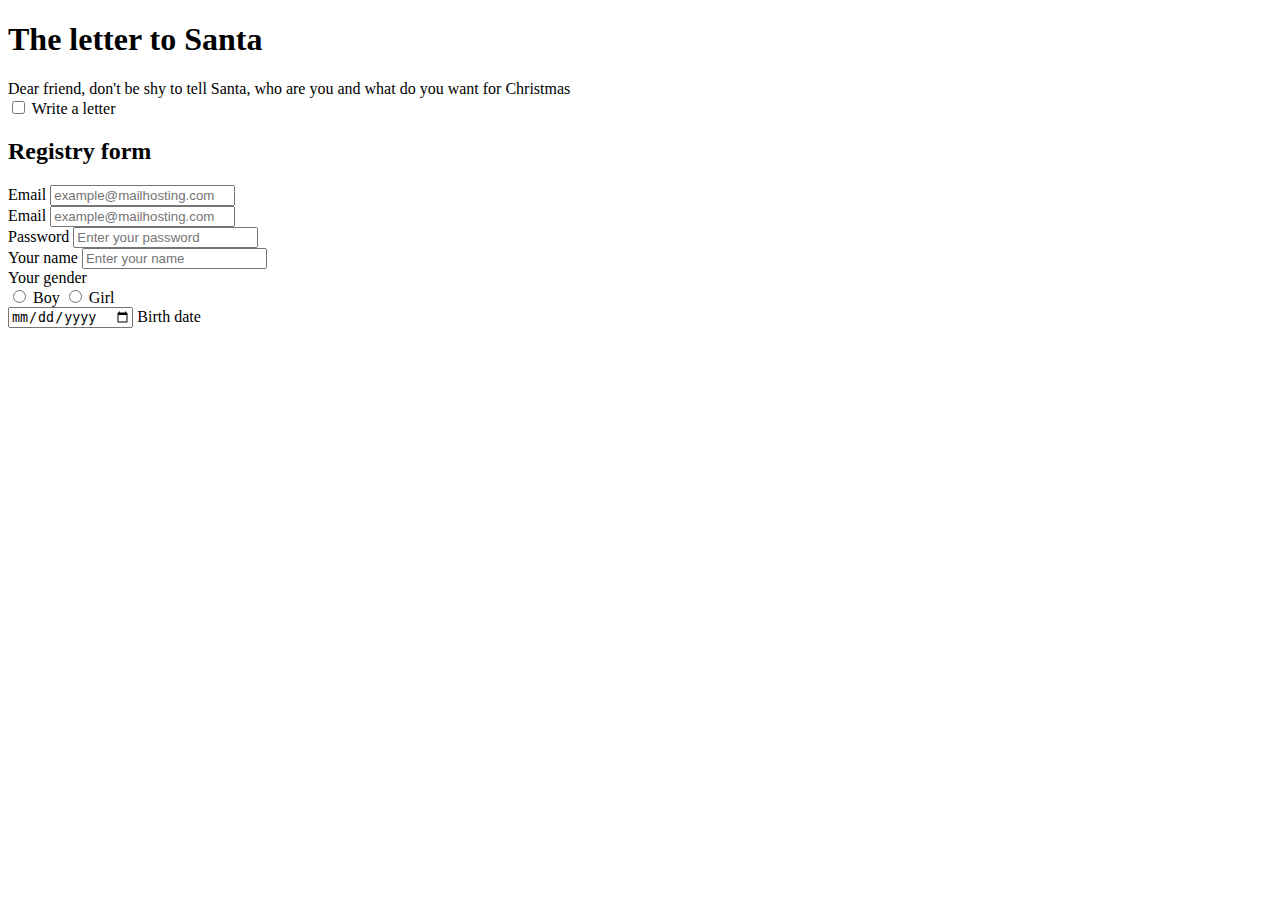
==== index.html @ 9ce60cdf "### Релиз 0. files and form" ====
<!DOCTYPE html>
<html lang="en">
<head>
    <link rel="stylesheet" href="style.css">
    <meta charset="UTF-8">
    <meta name="viewport" content="width=device-width, initial-scale=1.0">
    <title>The letter to Santa</title>
</head>
<body>
    <h1 id="index-page">The letter to Santa</h1>
    <div>Dear friend, don't be shy to tell Santa, who are you and what do you want for Christmas</div>
    <input type="checkbox" id="openFormCheckbox" class="openFormCheckbox">
    <label for="openFormCheckbox" class="openFormButton">Write a letter</label>
    <div class="form-popup">
        <form action="" method="get" id="contact-form">
            <h2>Registry form</h2>
            <div>
                <label for="email_">Email
                    <input id="login_" type="email" placeholder="example@mailhosting.com" required>
                </label>
            </div>
            <div>
                <label for="email_">Email
                    <input id="login_" type="email" placeholder="example@mailhosting.com" required>
                </label>
            </div>
            <div>
                <label for="password_">Password
                    <input id="password_" type="password" placeholder="Enter your password" required>
                </label>
            </div>
            <div>
                <label for="name_">Your name
                    <input id="name_" type="text" placeholder="Enter your name" required>
                </label>
            </div>
            <div>
                Your gender
                <div>
                    <input id="gender_" type="radio" name="gender" value="male">
                    <label for="gender_">Boy</label>
                    <input id="gender_" type="radio" name="gender" value="female">
                    <label for="gender_">Girl</label>
                </div>
            </div>
            <div>
                <input type="date" name="birth-date" id="birth-date" min="1988.06.04">
                <label for="birth-date">Birth date</label>
            </div>
        </form>    
    </div>

</body>
</html>
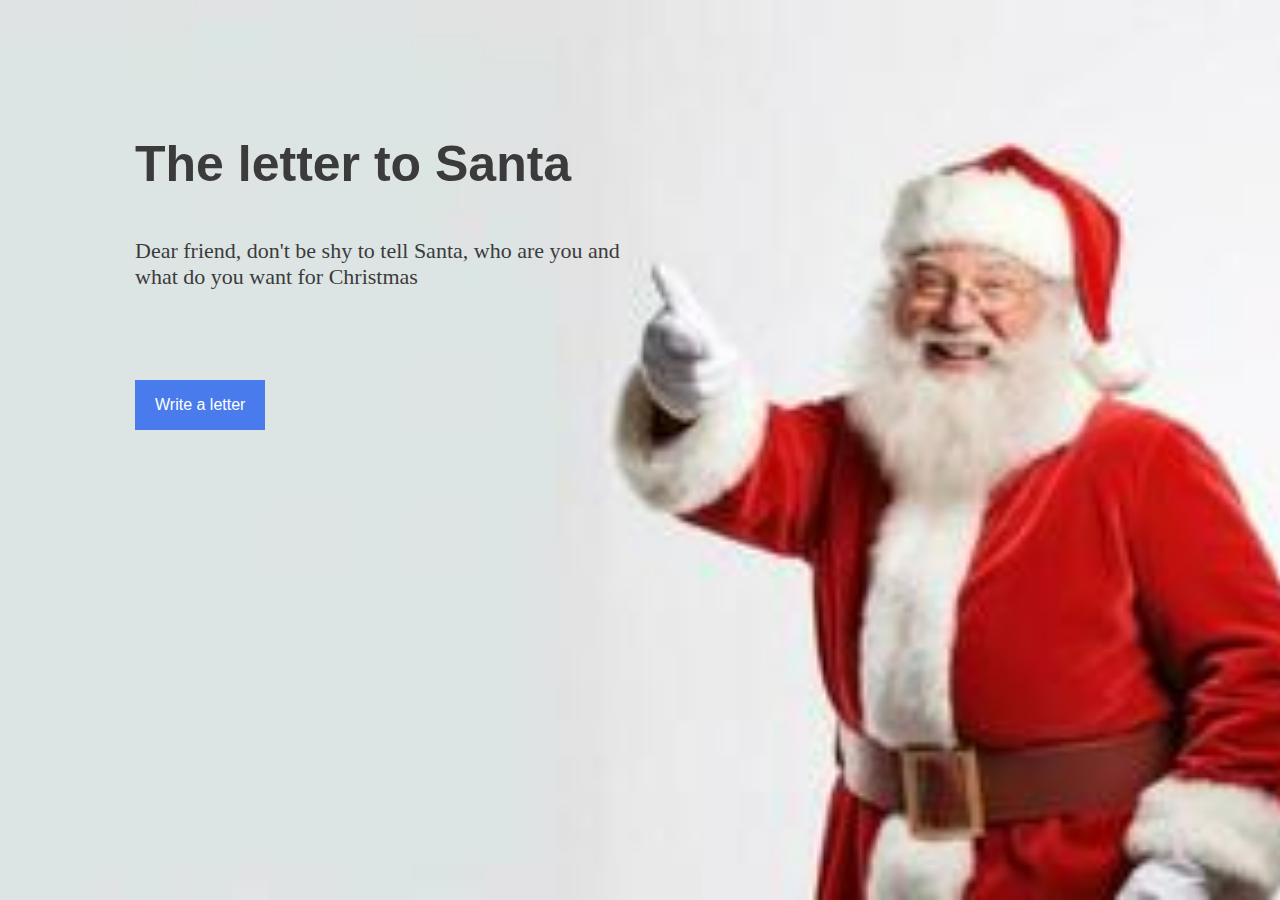
==== commit 8857a392: "### Релиз 1. Страницы с картинками и форма" ====
--- a/index.html
+++ b/index.html
@@ -7,48 +7,54 @@
     <title>The letter to Santa</title>
 </head>
 <body>
-    <h1 id="index-page">The letter to Santa</h1>
-    <div>Dear friend, don't be shy to tell Santa, who are you and what do you want for Christmas</div>
-    <input type="checkbox" id="openFormCheckbox" class="openFormCheckbox">
-    <label for="openFormCheckbox" class="openFormButton">Write a letter</label>
-    <div class="form-popup">
-        <form action="" method="get" id="contact-form">
-            <h2>Registry form</h2>
-            <div>
-                <label for="email_">Email
-                    <input id="login_" type="email" placeholder="example@mailhosting.com" required>
-                </label>
-            </div>
-            <div>
-                <label for="email_">Email
-                    <input id="login_" type="email" placeholder="example@mailhosting.com" required>
-                </label>
-            </div>
-            <div>
-                <label for="password_">Password
-                    <input id="password_" type="password" placeholder="Enter your password" required>
-                </label>
-            </div>
-            <div>
-                <label for="name_">Your name
-                    <input id="name_" type="text" placeholder="Enter your name" required>
-                </label>
-            </div>
-            <div>
-                Your gender
-                <div>
-                    <input id="gender_" type="radio" name="gender" value="male">
-                    <label for="gender_">Boy</label>
-                    <input id="gender_" type="radio" name="gender" value="female">
-                    <label for="gender_">Girl</label>
+    <main>
+        <div>
+            <h1 class="index-page">The letter to Santa</h1>
+        </div>
+        <div class="index-page">
+            Dear friend, don't be shy to tell Santa, who are you and what do you want for Christmas
+        </div>
+        <input type="checkbox" id="openFormCheckbox" class="openFormCheckbox">
+        <label for="openFormCheckbox" class="openFormButton">Write a letter</label>
+        <div class="form-popup">
+            <form action="greetings.html" class="form-container" method="get" id="contact-form">
+                <h2 class="form-header">Registry form</h2>
+                <div class="form-field-caption">
+                    <label for="email_">Email
+                        <input id="login_" type="email" placeholder="example@mailhosting.com" required>
+                    </label>
                 </div>
-            </div>
-            <div>
-                <input type="date" name="birth-date" id="birth-date" min="1988.06.04">
-                <label for="birth-date">Birth date</label>
-            </div>
-        </form>    
-    </div>
-
+                <div class="form-field-caption">
+                    <label for="email_">Email
+                        <input id="login_" type="email" placeholder="example@mailhosting.com" required>
+                    </label>
+                </div>
+                <div class="form-field-caption">
+                    <label for="password_">Password
+                        <input id="password_" type="password" placeholder="Enter your password" required>
+                    </label>
+                </div>
+                <div class="form-field-caption">
+                    <label for="name_">Your name
+                        <input id="name_" type="text" placeholder="Enter your name" required>
+                    </label>
+                </div>
+                <div class="form-field-caption">
+                    Your gender
+                    <div>
+                        <input id="gender_" type="radio" name="gender" value="male">
+                        <label for="gender_">Boy</label>
+                        <input id="gender_" type="radio" name="gender" value="female">
+                        <label for="gender_">Girl</label>
+                    </div>
+                </div>
+                <div class="form-field-caption">
+                    <label for="birth-date">Birth date</label>
+                    <input type="date" name="birth-date" id="birth-date" min="1988.06.04">
+                </div>
+                <button type="submit" class="btn">Register</button>
+            </form>    
+        </div>
+    </main>
 </body>
 </html>--- a/style.css
+++ b/style.css
@@ -0,0 +1,78 @@
+*{
+    font-family: 'Lucida Sans', 'Lucida Sans Regular', 'Lucida Grande', 'Lucida Sans Unicode', Geneva, Verdana, sans-serif;
+    color: rgb(60, 59, 59);
+    margin: 0;
+    padding: 0;
+}
+
+main{
+    background-image: url(./media/santa-img.jpg);
+    width: 100%;
+    height: 100vh;
+    background-repeat: no-repeat;
+    background-position: top;
+    background-size: cover;
+
+}
+
+main h1.index-page{
+    font-family: 'Gill Sans', 'Gill Sans MT', Calibri, 'Trebuchet MS', sans-serif;
+    font-size: 50px;
+    padding-top: 15vh;
+    padding-left: 15vh;
+}
+
+main div.index-page{
+    padding-left: 15vh;
+    padding-top: 5vh;
+    max-width: 40%;
+    font-size: 22px;
+    font-family: Cambria, Cochin, Georgia, Times, 'Times New Roman', serif;
+}
+main div .form-popup{
+    font-family: 'Lucida Sans', 'Lucida Sans Regular', 'Lucida Grande', 'Lucida Sans Unicode', Geneva, Verdana, sans-serif;
+}
+.form-popup {
+    display: none;
+    position: fixed;
+    bottom: 0;
+    right: 15px;
+    top: 30%;
+    left: 40%;
+    z-index: 9;
+    box-shadow: 0 0 3px 0px;
+    max-width: 300px;
+    max-height: 300px;
+    background-color: rgb(237, 237, 237);
+    font-family: 'Lucida Sans', 'Lucida Sans Regular', 'Lucida Grande', 'Lucida Sans Unicode', Geneva, Verdana, sans-serif;
+  }
+
+.form-container {
+    padding: 20px;
+}
+    
+  .openFormCheckbox {
+    display: none;
+  }
+  
+  .openFormButton {
+    background-color: #4a7bed;
+    color: white;
+    padding: 16px 20px;
+    border: none;
+    cursor: pointer;
+    width: auto;
+    display: inline-block;
+    margin-top: 10vh;
+    margin-left: 15vh;
+    font-family: 'Lucida Sans', 'Lucida Sans Regular', 'Lucida Grande', 'Lucida Sans Unicode', Geneva, Verdana, sans-serif;
+
+  }
+  
+  .openFormCheckbox:checked ~ .form-popup {
+    display: block;
+  }
+  
+  .form-container h2{
+    text-align: center;
+  }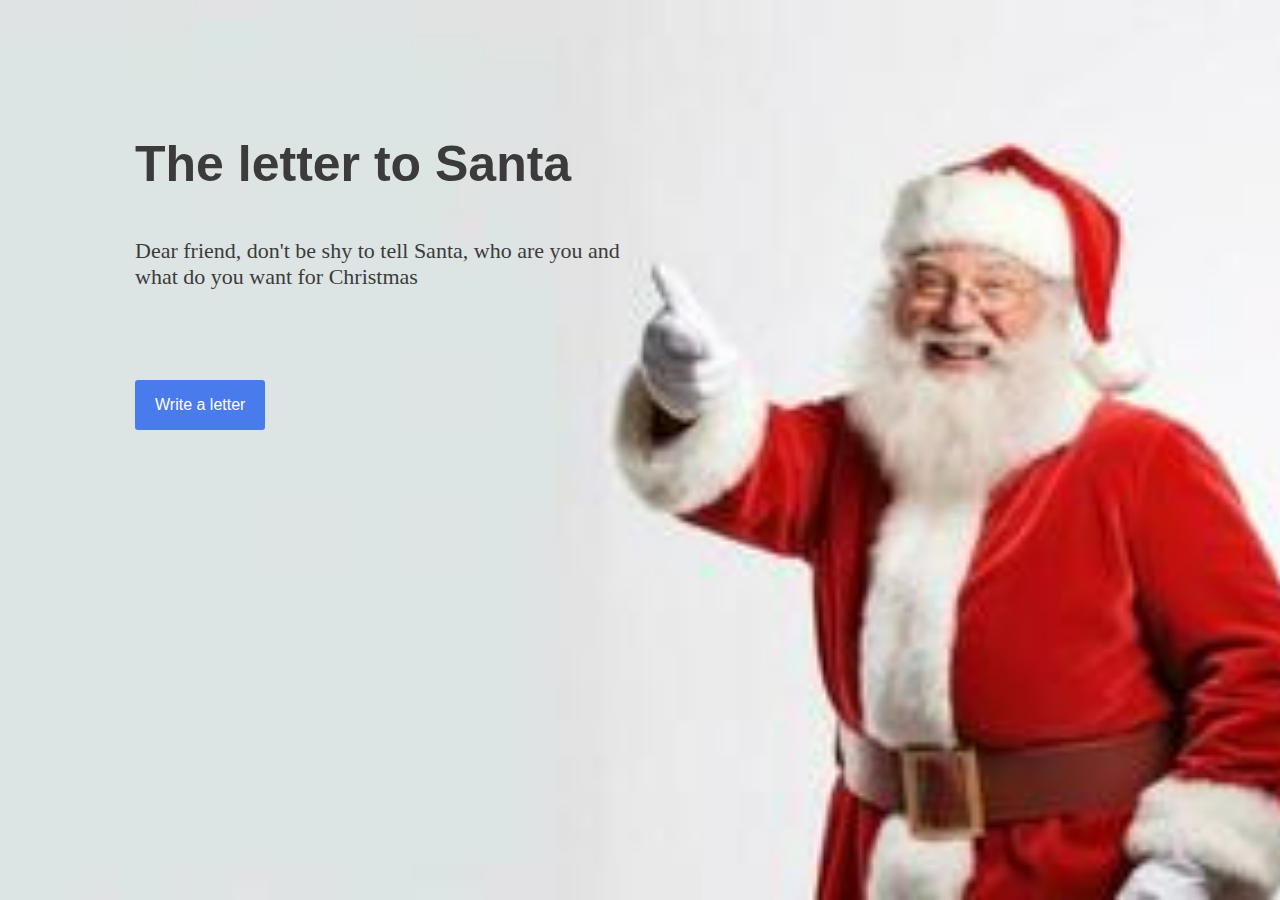
==== commit 2f29c247: "### Релиз 3. закончено, но не доделано" ====
--- a/index.html
+++ b/index.html
@@ -21,36 +21,31 @@
                 <h2 class="form-header">Registry form</h2>
                 <div class="form-field-caption">
                     <label for="email_">Email
-                        <input id="login_" type="email" placeholder="example@mailhosting.com" required>
-                    </label>
-                </div>
-                <div class="form-field-caption">
-                    <label for="email_">Email
-                        <input id="login_" type="email" placeholder="example@mailhosting.com" required>
+                        <input class="input_" id="login_" type="email" placeholder="example@mailhosting.com" required>
                     </label>
                 </div>
                 <div class="form-field-caption">
                     <label for="password_">Password
-                        <input id="password_" type="password" placeholder="Enter your password" required>
+                        <input class="input_" id="password_" type="password" placeholder="Enter your password" required>
                     </label>
                 </div>
                 <div class="form-field-caption">
                     <label for="name_">Your name
-                        <input id="name_" type="text" placeholder="Enter your name" required>
+                        <input class="input_" id="name_" type="text" placeholder="Enter your name" required>
                     </label>
                 </div>
                 <div class="form-field-caption">
                     Your gender
-                    <div>
+                    <span class="radio">
                         <input id="gender_" type="radio" name="gender" value="male">
                         <label for="gender_">Boy</label>
                         <input id="gender_" type="radio" name="gender" value="female">
                         <label for="gender_">Girl</label>
-                    </div>
+                    </span>
                 </div>
                 <div class="form-field-caption">
                     <label for="birth-date">Birth date</label>
-                    <input type="date" name="birth-date" id="birth-date" min="1988.06.04">
+                    <input class="input_" type="date" name="birth-date" id="birth-date" min="1988.06.04">
                 </div>
                 <button type="submit" class="btn">Register</button>
             </form>    
--- a/style.css
+++ b/style.css
@@ -12,7 +12,6 @@
     background-repeat: no-repeat;
     background-position: top;
     background-size: cover;
-
 }
 
 main h1.index-page{
@@ -41,14 +40,19 @@
     left: 40%;
     z-index: 9;
     box-shadow: 0 0 3px 0px;
-    max-width: 300px;
-    max-height: 300px;
+    max-width: 350px;
+    max-height: 350px;
     background-color: rgb(237, 237, 237);
     font-family: 'Lucida Sans', 'Lucida Sans Regular', 'Lucida Grande', 'Lucida Sans Unicode', Geneva, Verdana, sans-serif;
   }
 
-.form-container {
+main form.form-container {
     padding: 20px;
+    margin: 8px;
+}
+main form div.form-field-caption{
+    padding-top: 8px;
+    padding-bottom: 8px;
 }
     
   .openFormCheckbox {
@@ -66,7 +70,7 @@
     margin-top: 10vh;
     margin-left: 15vh;
     font-family: 'Lucida Sans', 'Lucida Sans Regular', 'Lucida Grande', 'Lucida Sans Unicode', Geneva, Verdana, sans-serif;
-
+    border-radius: 3px;
   }
   
   .openFormCheckbox:checked ~ .form-popup {
@@ -75,4 +79,25 @@
   
   .form-container h2{
     text-align: center;
-  }+    padding-bottom: 20px;
+  }
+  .btn{
+    background-color: #4a7bed;
+    color: white;
+    border: 0;
+    width: 90px;
+    height: 40px;
+    border-radius: 2px; 
+    position:relative;
+    margin-left: 34%;
+    margin-top: 10%;
+  }
+
+span.radio{
+    padding-left: 10px;
+}
+
+.input_{
+    float: right;
+    width: 65%;
+}